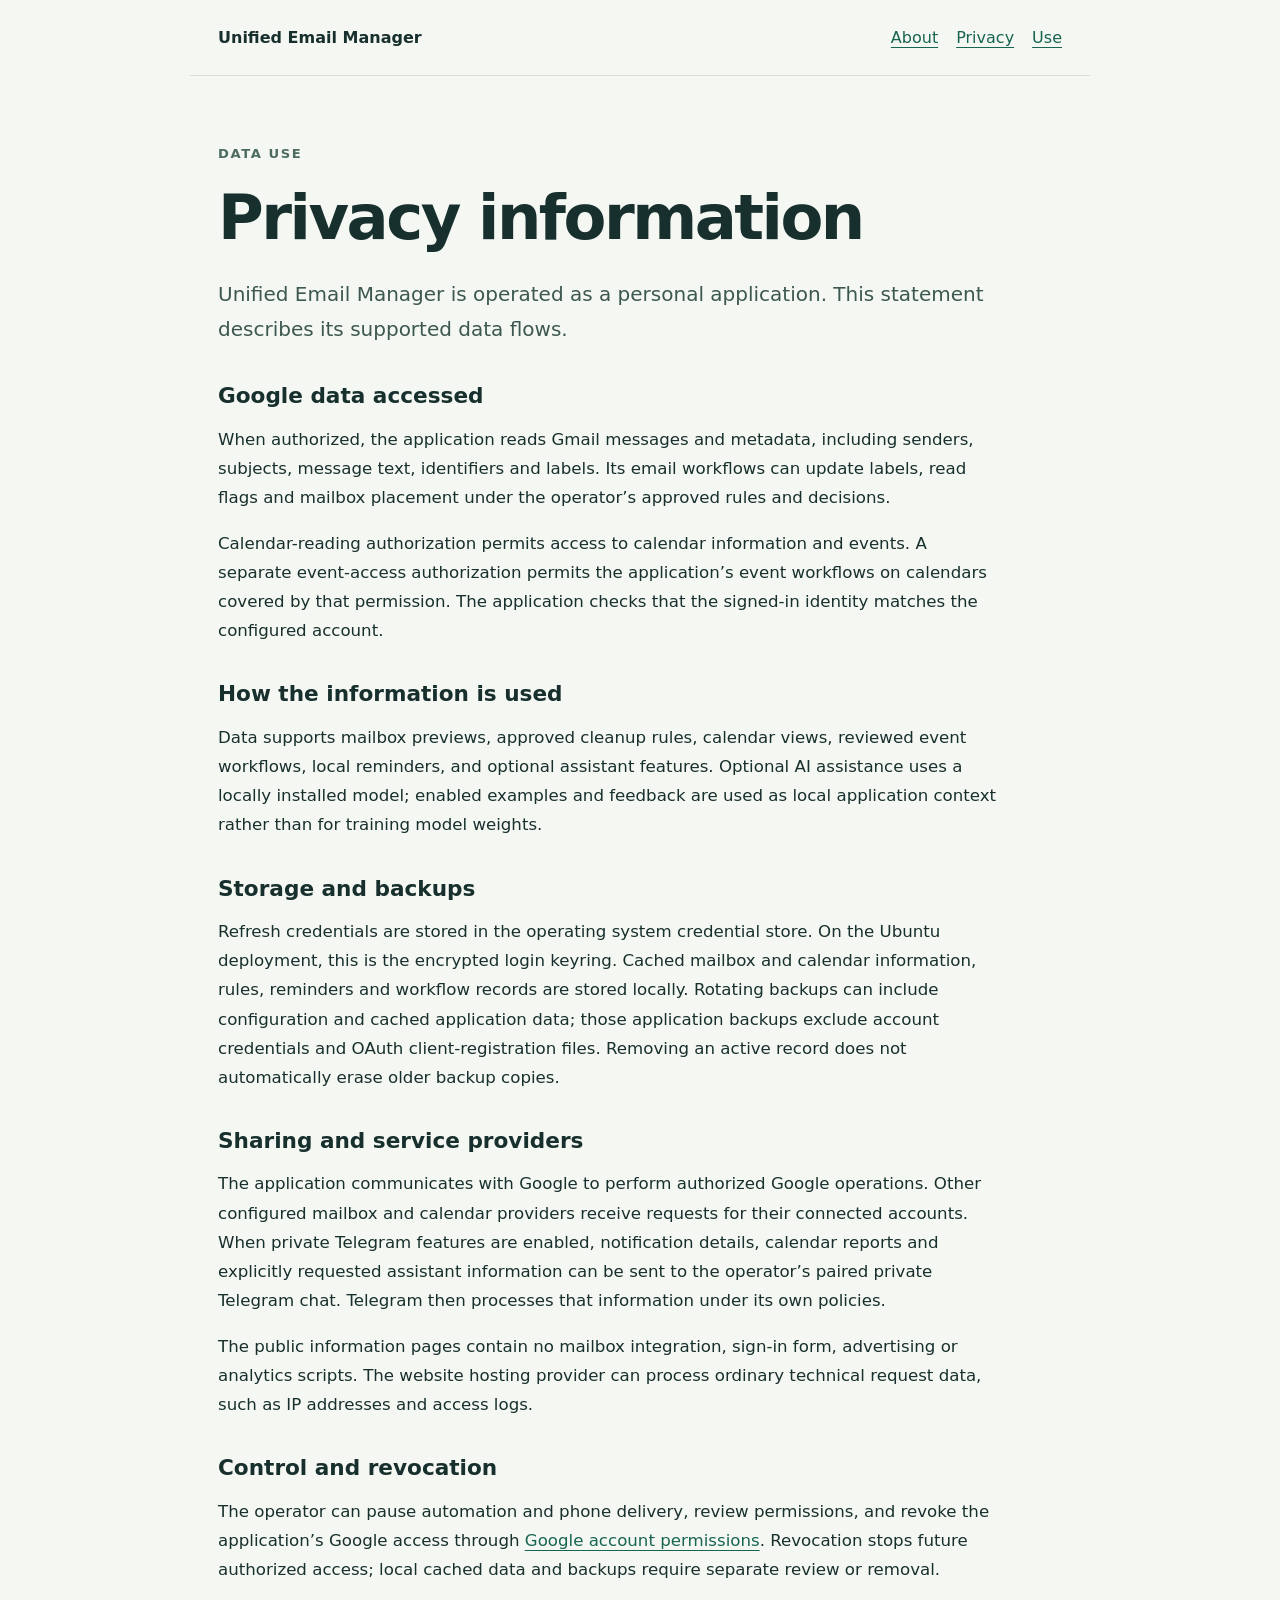
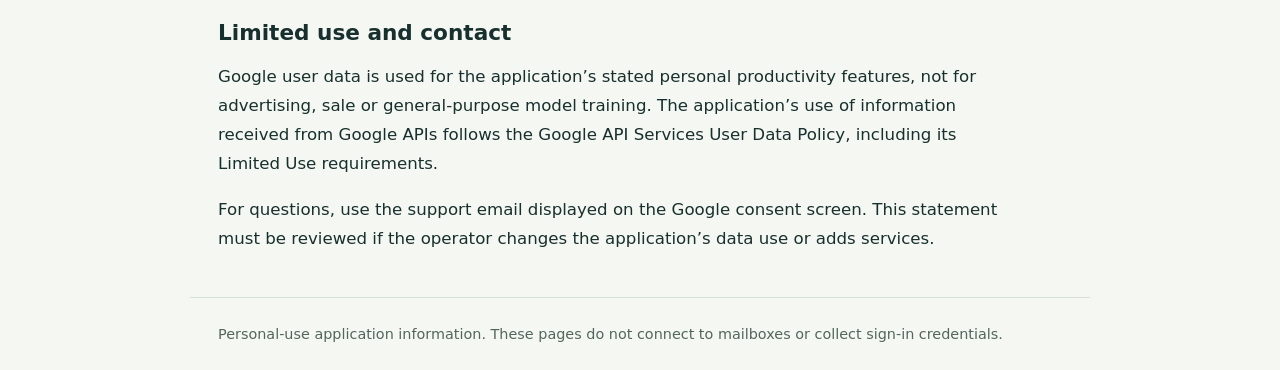
==== privacy.html @ dda1e7d1 "Add public app information and privacy pages Add the standalone informational website. No email-mana" ====
<!doctype html>
<html lang="en"><head><meta charset="utf-8"><meta name="viewport" content="width=device-width, initial-scale=1"><meta name="description" content="Information about Unified Email Manager, an operator-controlled personal email and calendar application."><title>Privacy · Unified Email Manager</title><link rel="stylesheet" href="styles.css"></head>
<body><header><a href="index.html">Unified Email Manager</a><nav aria-label="Main navigation"><a href="index.html">About</a><a href="privacy.html">Privacy</a><a href="terms.html">Use</a></nav></header><main><p class="eyebrow">Data use</p><h1>Privacy information</h1><p class="lead">Unified Email Manager is operated as a personal application. This statement describes its supported data flows.</p><h2>Google data accessed</h2><p>When authorized, the application reads Gmail messages and metadata, including senders, subjects, message text, identifiers and labels. Its email workflows can update labels, read flags and mailbox placement under the operator’s approved rules and decisions.</p><p>Calendar-reading authorization permits access to calendar information and events. A separate event-access authorization permits the application’s event workflows on calendars covered by that permission. The application checks that the signed-in identity matches the configured account.</p><h2>How the information is used</h2><p>Data supports mailbox previews, approved cleanup rules, calendar views, reviewed event workflows, local reminders, and optional assistant features. Optional AI assistance uses a locally installed model; enabled examples and feedback are used as local application context rather than for training model weights.</p><h2>Storage and backups</h2><p>Refresh credentials are stored in the operating system credential store. On the Ubuntu deployment, this is the encrypted login keyring. Cached mailbox and calendar information, rules, reminders and workflow records are stored locally. Rotating backups can include configuration and cached application data; those application backups exclude account credentials and OAuth client-registration files. Removing an active record does not automatically erase older backup copies.</p><h2>Sharing and service providers</h2><p>The application communicates with Google to perform authorized Google operations. Other configured mailbox and calendar providers receive requests for their connected accounts. When private Telegram features are enabled, notification details, calendar reports and explicitly requested assistant information can be sent to the operator’s paired private Telegram chat. Telegram then processes that information under its own policies.</p><p>The public information pages contain no mailbox integration, sign-in form, advertising or analytics scripts. The website hosting provider can process ordinary technical request data, such as IP addresses and access logs.</p><h2>Control and revocation</h2><p>The operator can pause automation and phone delivery, review permissions, and revoke the application’s Google access through <a href="https://myaccount.google.com/permissions">Google account permissions</a>. Revocation stops future authorized access; local cached data and backups require separate review or removal.</p><h2>Limited use and contact</h2><p>Google user data is used for the application’s stated personal productivity features, not for advertising, sale or general-purpose model training. The application’s use of information received from Google APIs follows the Google API Services User Data Policy, including its Limited Use requirements.</p><p>For questions, use the support email displayed on the Google consent screen. This statement must be reviewed if the operator changes the application’s data use or adds services.</p></main><footer>Personal-use application information. These pages do not connect to mailboxes or collect sign-in credentials.</footer></body></html>
---- styles.css ----
:root{color-scheme:light;font-family:system-ui,-apple-system,"Segoe UI",sans-serif;color:#18302d;background:#f5f7f3}*{box-sizing:border-box}body{margin:0}header,main,footer{max-width:900px;margin:auto;padding:28px}header{display:flex;gap:22px;justify-content:space-between;align-items:center;border-bottom:1px solid #d6e0d8}a{color:#176451;text-underline-offset:4px}nav{display:flex;gap:18px;flex-wrap:wrap}header>a{font-weight:750;text-decoration:none;color:inherit}main{padding-top:54px;min-height:70vh}.eyebrow{font-size:.82rem;letter-spacing:.12em;text-transform:uppercase;color:#4c6c60;font-weight:650}h1{font-size:clamp(2.1rem,6vw,3.9rem);line-height:1.08;letter-spacing:-.04em;max-width:760px;margin:18px 0 26px}h2{font-size:1.35rem;margin:36px 0 12px}p,li{font-size:1.04rem;line-height:1.75;max-width:74ch}.lead{font-size:1.25rem;color:#3d5850}.note{border-left:4px solid #2d7861;background:#e9f1e9;padding:16px 22px;margin:30px 0}.note p{margin:0}footer{border-top:1px solid #d6e0d8;color:#52665c;font-size:.9rem}a:focus-visible{outline:3px solid #176451;outline-offset:5px}@media(max-width:620px){header{align-items:flex-start;flex-direction:column;padding:22px}main,footer{padding:26px 22px}h1{margin-top:16px}}
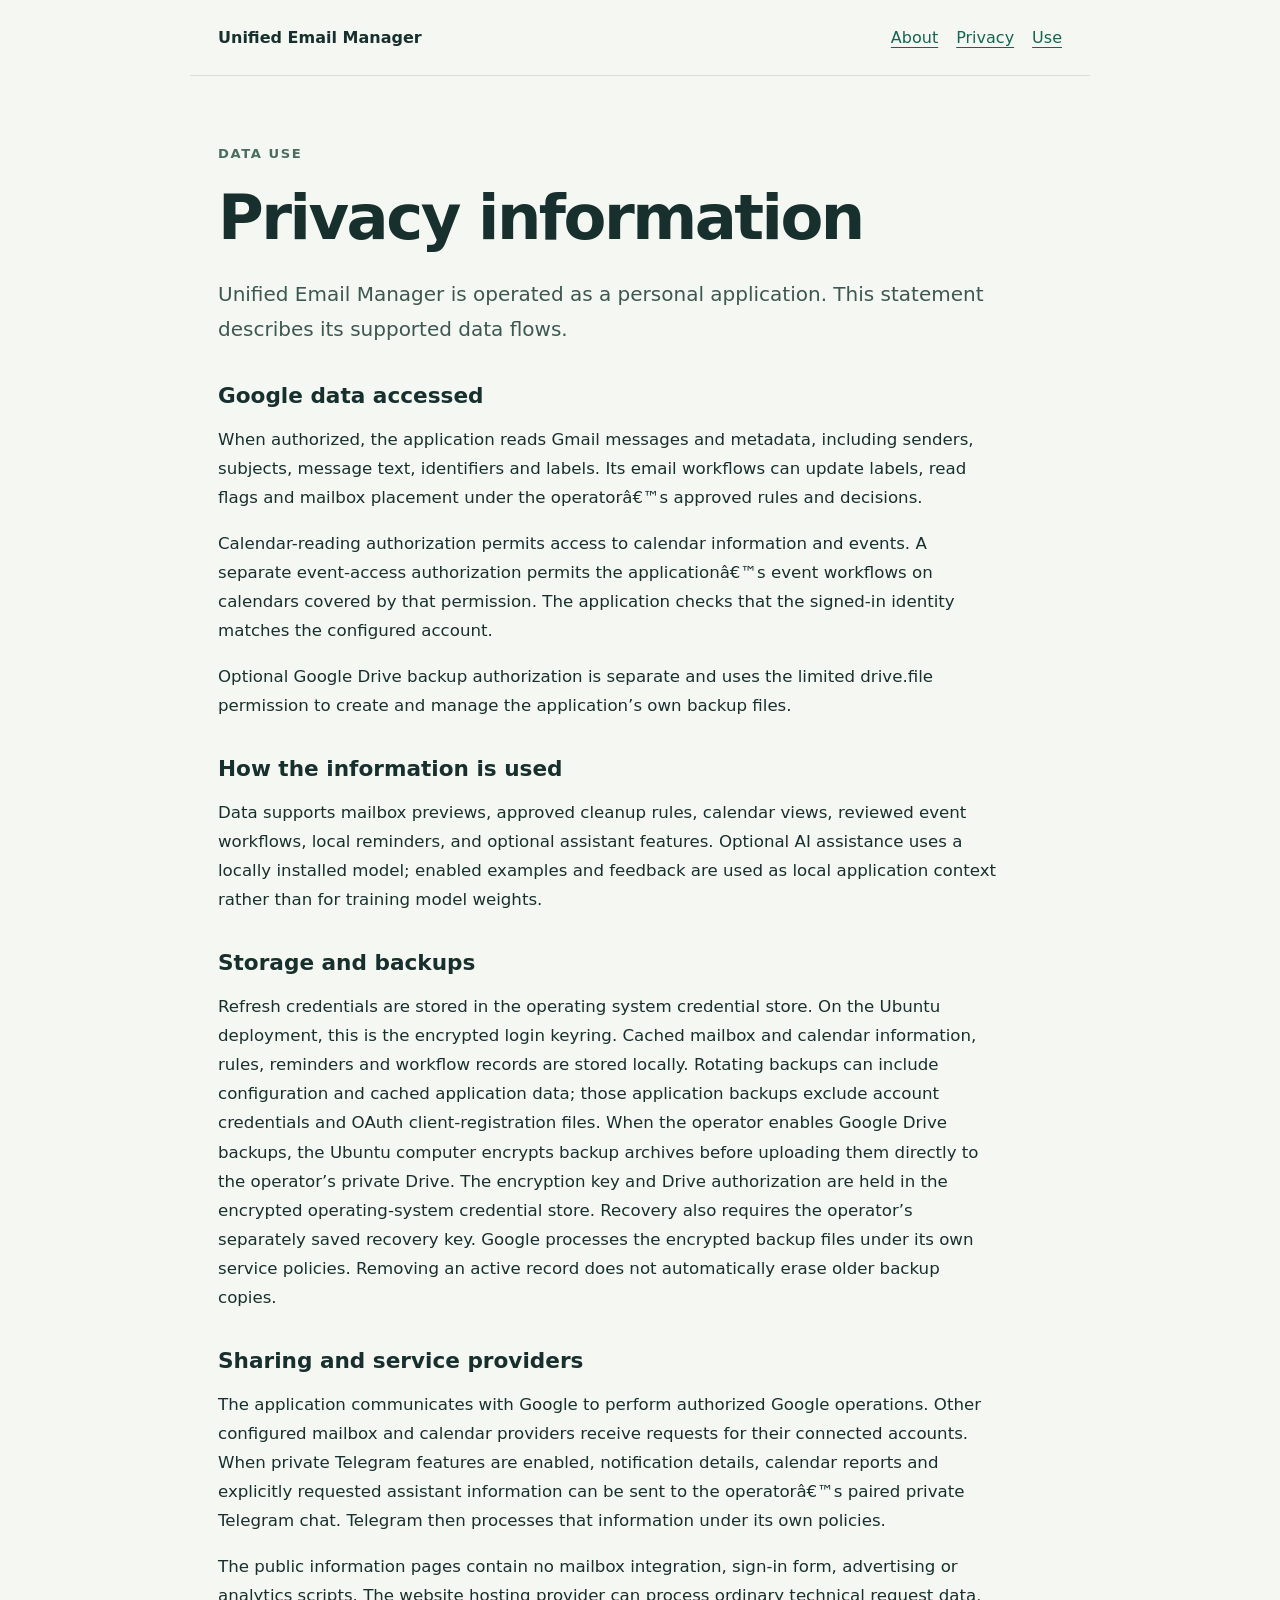
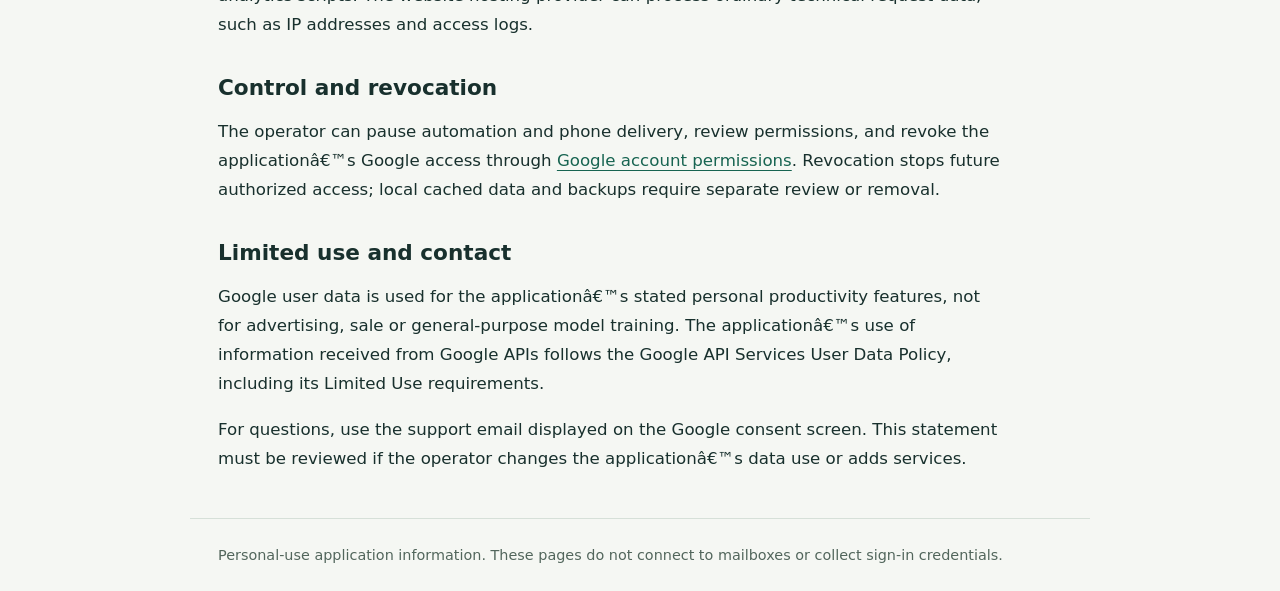
==== commit a12bf81f: "Document optional encrypted Google Drive backups" ====
--- a/privacy.html
+++ b/privacy.html
@@ -1,3 +1,3 @@
-<!doctype html>
-<html lang="en"><head><meta charset="utf-8"><meta name="viewport" content="width=device-width, initial-scale=1"><meta name="description" content="Information about Unified Email Manager, an operator-controlled personal email and calendar application."><title>Privacy · Unified Email Manager</title><link rel="stylesheet" href="styles.css"></head>
-<body><header><a href="index.html">Unified Email Manager</a><nav aria-label="Main navigation"><a href="index.html">About</a><a href="privacy.html">Privacy</a><a href="terms.html">Use</a></nav></header><main><p class="eyebrow">Data use</p><h1>Privacy information</h1><p class="lead">Unified Email Manager is operated as a personal application. This statement describes its supported data flows.</p><h2>Google data accessed</h2><p>When authorized, the application reads Gmail messages and metadata, including senders, subjects, message text, identifiers and labels. Its email workflows can update labels, read flags and mailbox placement under the operator’s approved rules and decisions.</p><p>Calendar-reading authorization permits access to calendar information and events. A separate event-access authorization permits the application’s event workflows on calendars covered by that permission. The application checks that the signed-in identity matches the configured account.</p><h2>How the information is used</h2><p>Data supports mailbox previews, approved cleanup rules, calendar views, reviewed event workflows, local reminders, and optional assistant features. Optional AI assistance uses a locally installed model; enabled examples and feedback are used as local application context rather than for training model weights.</p><h2>Storage and backups</h2><p>Refresh credentials are stored in the operating system credential store. On the Ubuntu deployment, this is the encrypted login keyring. Cached mailbox and calendar information, rules, reminders and workflow records are stored locally. Rotating backups can include configuration and cached application data; those application backups exclude account credentials and OAuth client-registration files. Removing an active record does not automatically erase older backup copies.</p><h2>Sharing and service providers</h2><p>The application communicates with Google to perform authorized Google operations. Other configured mailbox and calendar providers receive requests for their connected accounts. When private Telegram features are enabled, notification details, calendar reports and explicitly requested assistant information can be sent to the operator’s paired private Telegram chat. Telegram then processes that information under its own policies.</p><p>The public information pages contain no mailbox integration, sign-in form, advertising or analytics scripts. The website hosting provider can process ordinary technical request data, such as IP addresses and access logs.</p><h2>Control and revocation</h2><p>The operator can pause automation and phone delivery, review permissions, and revoke the application’s Google access through <a href="https://myaccount.google.com/permissions">Google account permissions</a>. Revocation stops future authorized access; local cached data and backups require separate review or removal.</p><h2>Limited use and contact</h2><p>Google user data is used for the application’s stated personal productivity features, not for advertising, sale or general-purpose model training. The application’s use of information received from Google APIs follows the Google API Services User Data Policy, including its Limited Use requirements.</p><p>For questions, use the support email displayed on the Google consent screen. This statement must be reviewed if the operator changes the application’s data use or adds services.</p></main><footer>Personal-use application information. These pages do not connect to mailboxes or collect sign-in credentials.</footer></body></html>+<!doctype html>
+<html lang="en"><head><meta charset="utf-8"><meta name="viewport" content="width=device-width, initial-scale=1"><meta name="description" content="Information about Unified Email Manager, an operator-controlled personal email and calendar application."><title>Privacy Â· Unified Email Manager</title><link rel="stylesheet" href="styles.css"></head>
+<body><header><a href="index.html">Unified Email Manager</a><nav aria-label="Main navigation"><a href="index.html">About</a><a href="privacy.html">Privacy</a><a href="terms.html">Use</a></nav></header><main><p class="eyebrow">Data use</p><h1>Privacy information</h1><p class="lead">Unified Email Manager is operated as a personal application. This statement describes its supported data flows.</p><h2>Google data accessed</h2><p>When authorized, the application reads Gmail messages and metadata, including senders, subjects, message text, identifiers and labels. Its email workflows can update labels, read flags and mailbox placement under the operatorâ€™s approved rules and decisions.</p><p>Calendar-reading authorization permits access to calendar information and events. A separate event-access authorization permits the applicationâ€™s event workflows on calendars covered by that permission. The application checks that the signed-in identity matches the configured account.</p><p>Optional Google Drive backup authorization is separate and uses the limited drive.file permission to create and manage the application’s own backup files.</p><h2>How the information is used</h2><p>Data supports mailbox previews, approved cleanup rules, calendar views, reviewed event workflows, local reminders, and optional assistant features. Optional AI assistance uses a locally installed model; enabled examples and feedback are used as local application context rather than for training model weights.</p><h2>Storage and backups</h2><p>Refresh credentials are stored in the operating system credential store. On the Ubuntu deployment, this is the encrypted login keyring. Cached mailbox and calendar information, rules, reminders and workflow records are stored locally. Rotating backups can include configuration and cached application data; those application backups exclude account credentials and OAuth client-registration files. When the operator enables Google Drive backups, the Ubuntu computer encrypts backup archives before uploading them directly to the operator’s private Drive. The encryption key and Drive authorization are held in the encrypted operating-system credential store. Recovery also requires the operator’s separately saved recovery key. Google processes the encrypted backup files under its own service policies. Removing an active record does not automatically erase older backup copies.</p><h2>Sharing and service providers</h2><p>The application communicates with Google to perform authorized Google operations. Other configured mailbox and calendar providers receive requests for their connected accounts. When private Telegram features are enabled, notification details, calendar reports and explicitly requested assistant information can be sent to the operatorâ€™s paired private Telegram chat. Telegram then processes that information under its own policies.</p><p>The public information pages contain no mailbox integration, sign-in form, advertising or analytics scripts. The website hosting provider can process ordinary technical request data, such as IP addresses and access logs.</p><h2>Control and revocation</h2><p>The operator can pause automation and phone delivery, review permissions, and revoke the applicationâ€™s Google access through <a href="https://myaccount.google.com/permissions">Google account permissions</a>. Revocation stops future authorized access; local cached data and backups require separate review or removal.</p><h2>Limited use and contact</h2><p>Google user data is used for the applicationâ€™s stated personal productivity features, not for advertising, sale or general-purpose model training. The applicationâ€™s use of information received from Google APIs follows the Google API Services User Data Policy, including its Limited Use requirements.</p><p>For questions, use the support email displayed on the Google consent screen. This statement must be reviewed if the operator changes the applicationâ€™s data use or adds services.</p></main><footer>Personal-use application information. These pages do not connect to mailboxes or collect sign-in credentials.</footer></body></html>
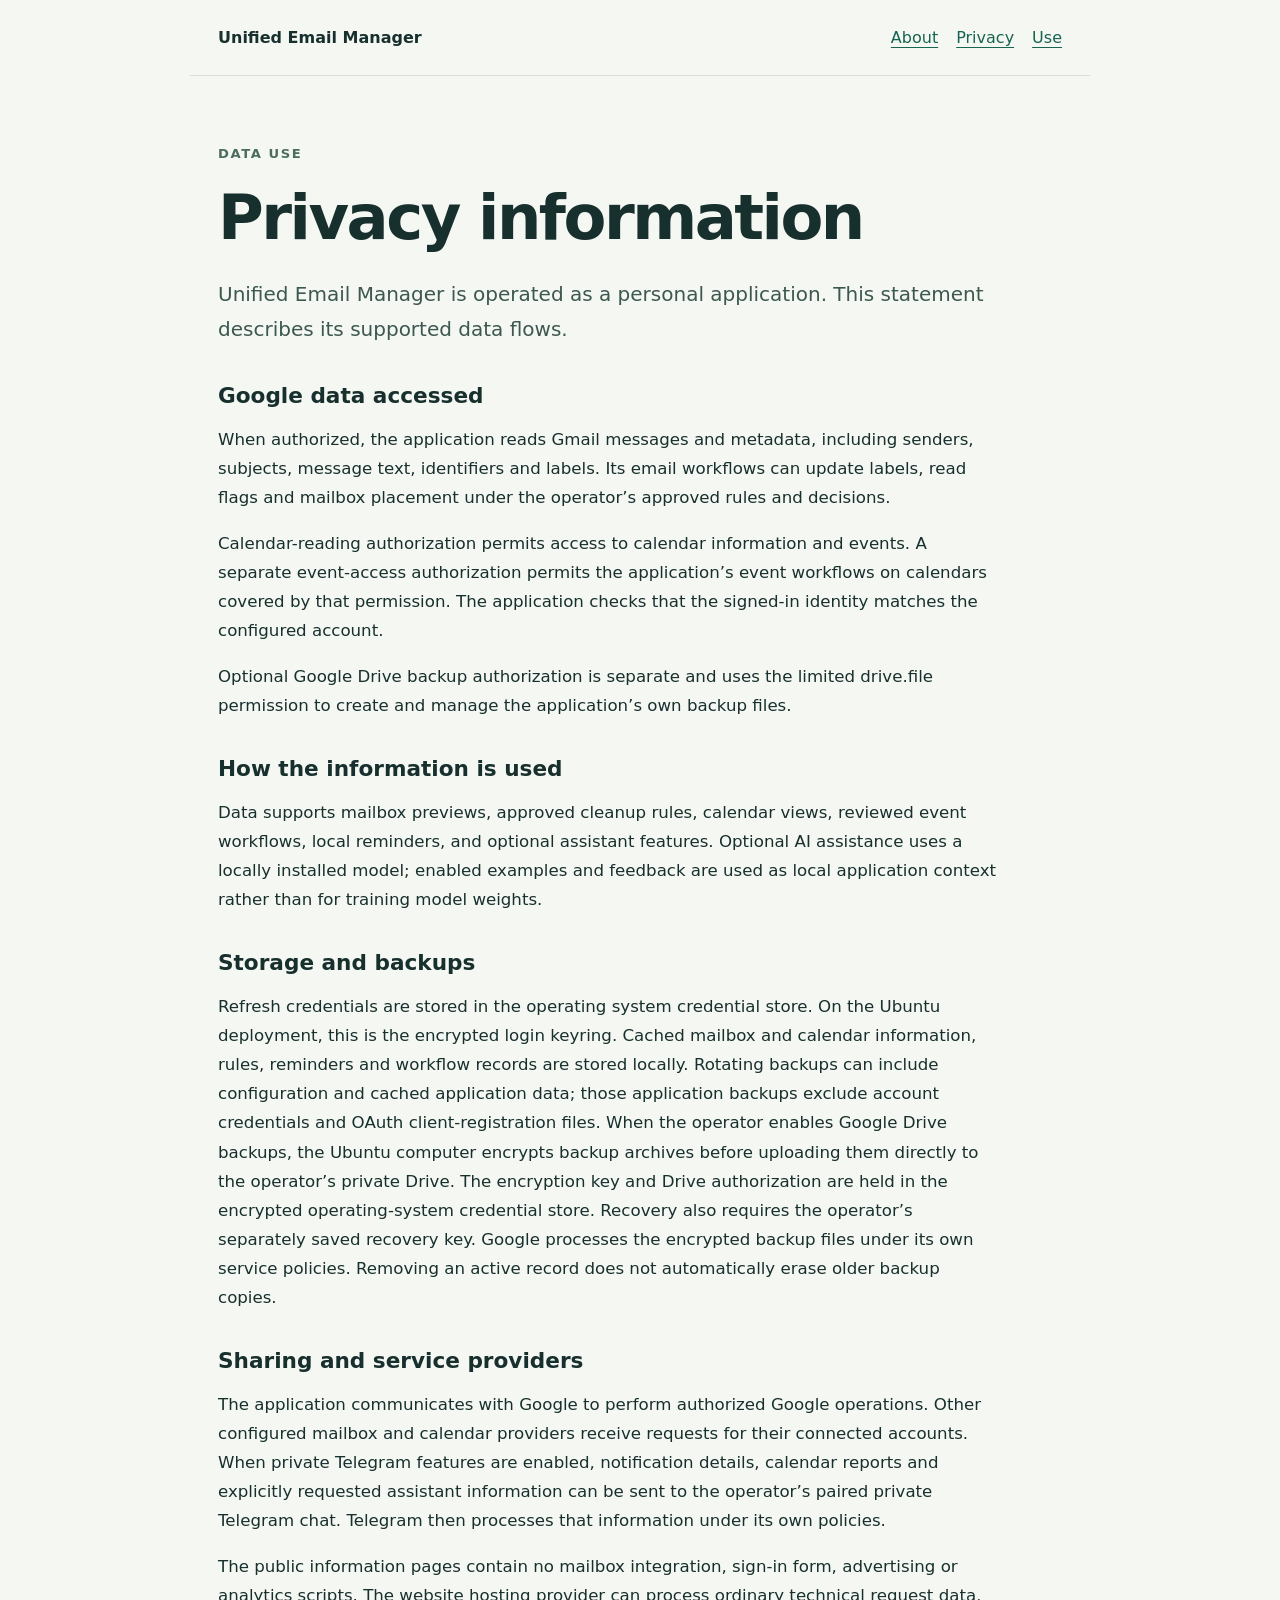
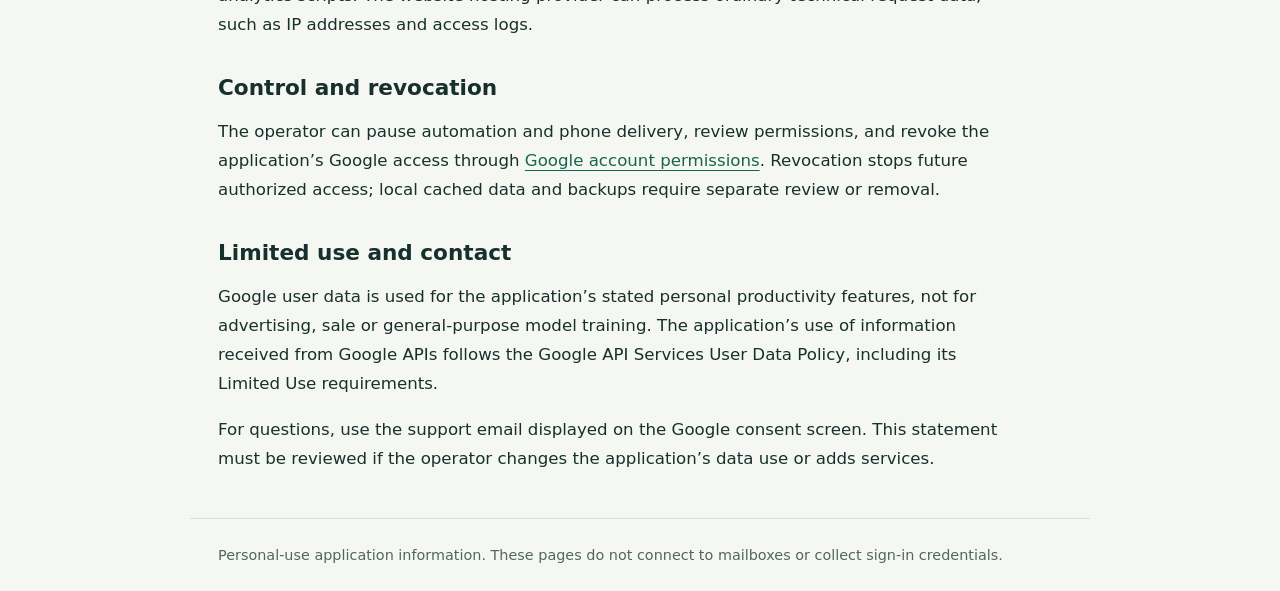
==== commit 1092c207: "Correct UTF-8 punctuation in privacy statement" ====
--- a/privacy.html
+++ b/privacy.html
@@ -1,3 +1,3 @@
 <!doctype html>
-<html lang="en"><head><meta charset="utf-8"><meta name="viewport" content="width=device-width, initial-scale=1"><meta name="description" content="Information about Unified Email Manager, an operator-controlled personal email and calendar application."><title>Privacy Â· Unified Email Manager</title><link rel="stylesheet" href="styles.css"></head>
-<body><header><a href="index.html">Unified Email Manager</a><nav aria-label="Main navigation"><a href="index.html">About</a><a href="privacy.html">Privacy</a><a href="terms.html">Use</a></nav></header><main><p class="eyebrow">Data use</p><h1>Privacy information</h1><p class="lead">Unified Email Manager is operated as a personal application. This statement describes its supported data flows.</p><h2>Google data accessed</h2><p>When authorized, the application reads Gmail messages and metadata, including senders, subjects, message text, identifiers and labels. Its email workflows can update labels, read flags and mailbox placement under the operatorâ€™s approved rules and decisions.</p><p>Calendar-reading authorization permits access to calendar information and events. A separate event-access authorization permits the applicationâ€™s event workflows on calendars covered by that permission. The application checks that the signed-in identity matches the configured account.</p><p>Optional Google Drive backup authorization is separate and uses the limited drive.file permission to create and manage the application’s own backup files.</p><h2>How the information is used</h2><p>Data supports mailbox previews, approved cleanup rules, calendar views, reviewed event workflows, local reminders, and optional assistant features. Optional AI assistance uses a locally installed model; enabled examples and feedback are used as local application context rather than for training model weights.</p><h2>Storage and backups</h2><p>Refresh credentials are stored in the operating system credential store. On the Ubuntu deployment, this is the encrypted login keyring. Cached mailbox and calendar information, rules, reminders and workflow records are stored locally. Rotating backups can include configuration and cached application data; those application backups exclude account credentials and OAuth client-registration files. When the operator enables Google Drive backups, the Ubuntu computer encrypts backup archives before uploading them directly to the operator’s private Drive. The encryption key and Drive authorization are held in the encrypted operating-system credential store. Recovery also requires the operator’s separately saved recovery key. Google processes the encrypted backup files under its own service policies. Removing an active record does not automatically erase older backup copies.</p><h2>Sharing and service providers</h2><p>The application communicates with Google to perform authorized Google operations. Other configured mailbox and calendar providers receive requests for their connected accounts. When private Telegram features are enabled, notification details, calendar reports and explicitly requested assistant information can be sent to the operatorâ€™s paired private Telegram chat. Telegram then processes that information under its own policies.</p><p>The public information pages contain no mailbox integration, sign-in form, advertising or analytics scripts. The website hosting provider can process ordinary technical request data, such as IP addresses and access logs.</p><h2>Control and revocation</h2><p>The operator can pause automation and phone delivery, review permissions, and revoke the applicationâ€™s Google access through <a href="https://myaccount.google.com/permissions">Google account permissions</a>. Revocation stops future authorized access; local cached data and backups require separate review or removal.</p><h2>Limited use and contact</h2><p>Google user data is used for the applicationâ€™s stated personal productivity features, not for advertising, sale or general-purpose model training. The applicationâ€™s use of information received from Google APIs follows the Google API Services User Data Policy, including its Limited Use requirements.</p><p>For questions, use the support email displayed on the Google consent screen. This statement must be reviewed if the operator changes the applicationâ€™s data use or adds services.</p></main><footer>Personal-use application information. These pages do not connect to mailboxes or collect sign-in credentials.</footer></body></html>+<html lang="en"><head><meta charset="utf-8"><meta name="viewport" content="width=device-width, initial-scale=1"><meta name="description" content="Information about Unified Email Manager, an operator-controlled personal email and calendar application."><title>Privacy · Unified Email Manager</title><link rel="stylesheet" href="styles.css"></head>
+<body><header><a href="index.html">Unified Email Manager</a><nav aria-label="Main navigation"><a href="index.html">About</a><a href="privacy.html">Privacy</a><a href="terms.html">Use</a></nav></header><main><p class="eyebrow">Data use</p><h1>Privacy information</h1><p class="lead">Unified Email Manager is operated as a personal application. This statement describes its supported data flows.</p><h2>Google data accessed</h2><p>When authorized, the application reads Gmail messages and metadata, including senders, subjects, message text, identifiers and labels. Its email workflows can update labels, read flags and mailbox placement under the operator’s approved rules and decisions.</p><p>Calendar-reading authorization permits access to calendar information and events. A separate event-access authorization permits the application’s event workflows on calendars covered by that permission. The application checks that the signed-in identity matches the configured account.</p><p>Optional Google Drive backup authorization is separate and uses the limited drive.file permission to create and manage the application’s own backup files.</p><h2>How the information is used</h2><p>Data supports mailbox previews, approved cleanup rules, calendar views, reviewed event workflows, local reminders, and optional assistant features. Optional AI assistance uses a locally installed model; enabled examples and feedback are used as local application context rather than for training model weights.</p><h2>Storage and backups</h2><p>Refresh credentials are stored in the operating system credential store. On the Ubuntu deployment, this is the encrypted login keyring. Cached mailbox and calendar information, rules, reminders and workflow records are stored locally. Rotating backups can include configuration and cached application data; those application backups exclude account credentials and OAuth client-registration files. When the operator enables Google Drive backups, the Ubuntu computer encrypts backup archives before uploading them directly to the operator’s private Drive. The encryption key and Drive authorization are held in the encrypted operating-system credential store. Recovery also requires the operator’s separately saved recovery key. Google processes the encrypted backup files under its own service policies. Removing an active record does not automatically erase older backup copies.</p><h2>Sharing and service providers</h2><p>The application communicates with Google to perform authorized Google operations. Other configured mailbox and calendar providers receive requests for their connected accounts. When private Telegram features are enabled, notification details, calendar reports and explicitly requested assistant information can be sent to the operator’s paired private Telegram chat. Telegram then processes that information under its own policies.</p><p>The public information pages contain no mailbox integration, sign-in form, advertising or analytics scripts. The website hosting provider can process ordinary technical request data, such as IP addresses and access logs.</p><h2>Control and revocation</h2><p>The operator can pause automation and phone delivery, review permissions, and revoke the application’s Google access through <a href="https://myaccount.google.com/permissions">Google account permissions</a>. Revocation stops future authorized access; local cached data and backups require separate review or removal.</p><h2>Limited use and contact</h2><p>Google user data is used for the application’s stated personal productivity features, not for advertising, sale or general-purpose model training. The application’s use of information received from Google APIs follows the Google API Services User Data Policy, including its Limited Use requirements.</p><p>For questions, use the support email displayed on the Google consent screen. This statement must be reviewed if the operator changes the application’s data use or adds services.</p></main><footer>Personal-use application information. These pages do not connect to mailboxes or collect sign-in credentials.</footer></body></html>
